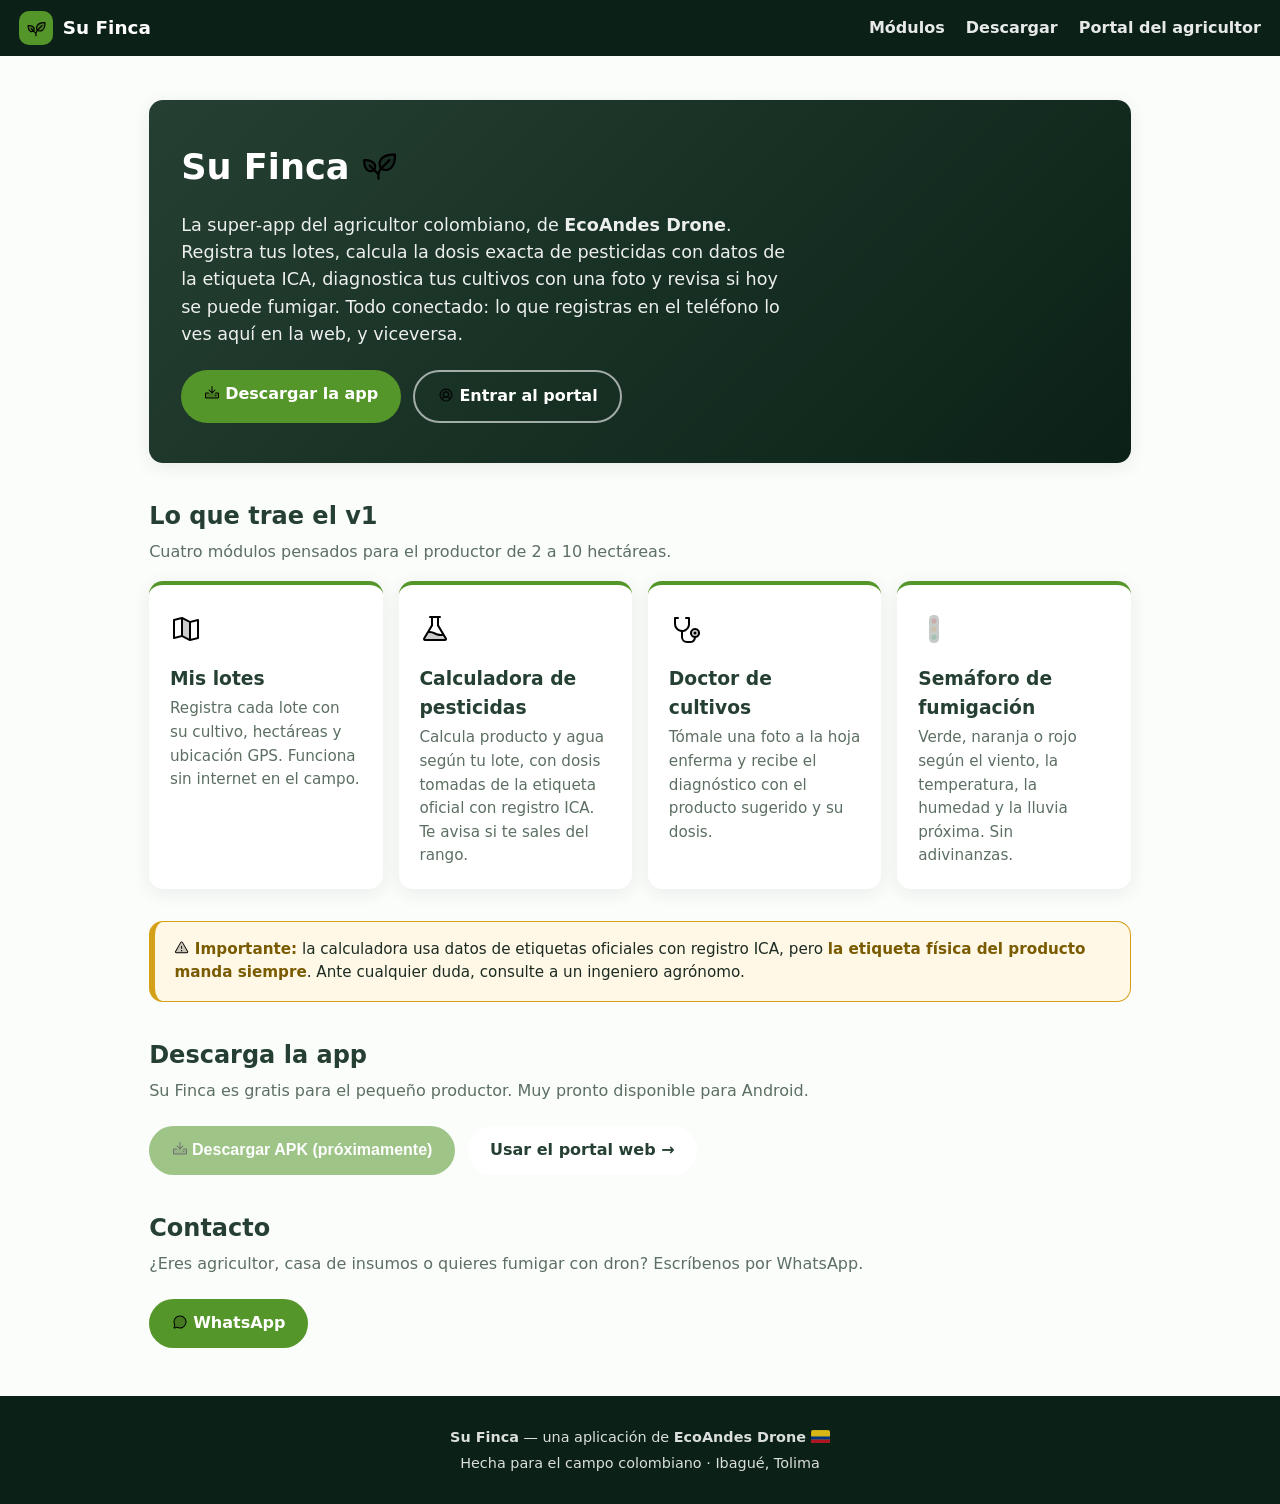
==== su-finca/index.html @ dde1d906 "Auditoría: rótulo del botón de WhatsApp de Su Finca" ====
<!DOCTYPE html>
<html lang="es">
<head>
  <meta charset="UTF-8">
  <meta name="viewport" content="width=device-width, initial-scale=1.0">
  <title>Su Finca — La super-app del agricultor colombiano | EcoAndes Drone</title>
  <meta name="description" content="Su Finca, de EcoAndes Drone: registra tus lotes, calcula el pesticida exacto, diagnostica cultivos por foto y fumiga con el semáforo."><link rel="canonical" href="https://ecoandesdrone.com/su-finca/"><meta property="og:type" content="website"><meta property="og:site_name" content="EcoAndes Drone SAS"><meta property="og:title" content="Su Finca — La super-app del agricultor colombiano | EcoAndes Drone"><meta property="og:description" content="Su Finca, de EcoAndes Drone: registra tus lotes, calcula el pesticida exacto, diagnostica cultivos por foto y fumiga con el semáforo."><meta property="og:url" content="https://ecoandesdrone.com/su-finca/"><meta property="og:image" content="https://ecoandesdrone.com/assets/hero-amanecer.webp"><meta name="twitter:card" content="summary_large_image"><meta name="twitter:title" content="Su Finca — La super-app del agricultor colombiano | EcoAndes Drone"><meta name="twitter:description" content="Su Finca, de EcoAndes Drone: registra tus lotes, calcula el pesticida exacto, diagnostica cultivos por foto y fumiga con el semáforo."><meta name="twitter:image" content="https://ecoandesdrone.com/assets/hero-amanecer.webp"><script type="application/ld+json">{"@context":"https://schema.org","@type":"Organization","name":"EcoAndes Drone SAS","url":"https://ecoandesdrone.com/","logo":"https://ecoandesdrone.com/assets/logo-estatico.webp","description":"Agricultura de precisión con drones en Colombia.","email":"servicioalcliente@ecoandesdrone.com","telephone":"+57-322-3906293","address":{"@type":"PostalAddress","addressLocality":"Ibagué","addressRegion":"Tolima","addressCountry":"CO"},"sameAs":["https://www.facebook.com/profile.php?id=61594143916085","https://www.instagram.com/ecoandesdrone/","https://www.tiktok.com/@ecoandesdrone"]}</script>
  <link rel="stylesheet" href="css/styles.css">
<style>.ic{width:1em;height:1em;display:inline-block;vertical-align:-.12em;flex:none}.ic-bandera{width:1.35em;height:.9em;display:inline-block;vertical-align:-.08em;border-radius:2px}.ic{transition:transform .3s ease;animation:icIn .55s ease both,icFloatAll 3.4s ease-in-out .6s infinite}@keyframes icIn{from{opacity:0;transform:translateY(.18em)}to{opacity:1;transform:translateY(0)}}@keyframes icFloatAll{0%,100%{transform:translateY(0)}50%{transform:translateY(-.1em)}}header .ic,footer .ic,nav .ic,p .ic,li .ic{animation:icIn .55s ease both}a:hover .ic,button:hover .ic{transform:translateY(-1px) scale(1.09)}.anim-dron{animation:icIn .55s ease both,icFloat 2.8s ease-in-out .6s infinite}@keyframes icFloat{0%,100%{transform:translateY(0) rotate(0deg)}50%{transform:translateY(-.2em) rotate(3deg)}}.anim-onda{animation:icIn .55s ease both,icPulse 2.2s ease-in-out .6s infinite}@keyframes icPulse{0%,100%{transform:scale(1)}50%{transform:scale(1.16)}}.anim-brote{animation:icIn .55s ease both,icSway 3s ease-in-out .6s infinite;transform-origin:50% 92%}@keyframes icSway{0%,100%{transform:rotate(-5deg)}50%{transform:rotate(5deg)}}.semaforo-anim .sf-l{opacity:.22}.semaforo-anim .sf-r{animation:sfR 3.6s linear infinite}.semaforo-anim .sf-a{animation:sfA 3.6s linear infinite}.semaforo-anim .sf-v{animation:sfV 3.6s linear infinite}@keyframes sfR{0%,28%{opacity:1}34%,100%{opacity:.22}}@keyframes sfA{0%,32%{opacity:.22}38%,62%{opacity:1}68%,100%{opacity:.22}}@keyframes sfV{0%,66%{opacity:.22}72%,96%{opacity:1}100%{opacity:.22}}@media (prefers-reduced-motion: reduce){.ic{animation:none!important;transition:none!important}}</style>
</head>
<body>

<header class="topbar">
  <a class="marca" href="index.html"><span class="logo"><svg class="ic anim-brote" aria-hidden="true" focusable="false"><use href="../assets/iconos.svg#ic-sprout"></use></svg></span> Su Finca</a>
  <nav>
    <a href="#modulos">Módulos</a>
    <a href="#descargar">Descargar</a>
    <a href="portal.html">Portal del agricultor</a>
  </nav>
</header>

<main class="contenedor">

  <section class="heroe">
    <h1>Su Finca <span class="eco"><svg class="ic anim-brote" aria-hidden="true" focusable="false"><use href="../assets/iconos.svg#ic-sprout"></use></svg></span></h1>
    <p class="sub">
      La super-app del agricultor colombiano, de <strong>EcoAndes Drone</strong>.
      Registra tus lotes, calcula la dosis exacta de pesticidas con datos de la
      etiqueta ICA, diagnostica tus cultivos con una foto y revisa si hoy se
      puede fumigar. Todo conectado: lo que registras en el teléfono lo ves
      aquí en la web, y viceversa.
    </p>
    <div class="botones">
      <a class="btn btn-primario" href="#descargar"><svg class="ic" aria-hidden="true" focusable="false"><use href="../assets/iconos.svg#ic-descargar-app"></use></svg> Descargar la app</a>
      <a class="btn btn-fantasma" href="portal.html"><svg class="ic" aria-hidden="true" focusable="false"><use href="../assets/iconos.svg#ic-acceso-portal"></use></svg> Entrar al portal</a>
    </div>
  </section>

  <h2 class="seccion-titulo" id="modulos">Lo que trae el v1</h2>
  <p class="seccion-sub">Cuatro módulos pensados para el productor de 2 a 10 hectáreas.</p>
  <div class="rejilla">
    <div class="tarjeta">
      <div class="icono"><svg class="ic" aria-hidden="true" focusable="false"><use href="../assets/iconos.svg#ic-map-pinned"></use></svg></div>
      <h3>Mis lotes</h3>
      <p>Registra cada lote con su cultivo, hectáreas y ubicación GPS. Funciona sin internet en el campo.</p>
    </div>
    <div class="tarjeta">
      <div class="icono"><svg class="ic" aria-hidden="true" focusable="false"><use href="../assets/iconos.svg#ic-flask-conical"></use></svg></div>
      <h3>Calculadora de pesticidas</h3>
      <p>Calcula producto y agua según tu lote, con dosis tomadas de la etiqueta oficial con registro ICA. Te avisa si te sales del rango.</p>
    </div>
    <div class="tarjeta">
      <div class="icono"><svg class="ic" aria-hidden="true" focusable="false"><use href="../assets/iconos.svg#ic-doctor-cultivos"></use></svg></div>
      <h3>Doctor de cultivos</h3>
      <p>Tómale una foto a la hoja enferma y recibe el diagnóstico con el producto sugerido y su dosis.</p>
    </div>
    <div class="tarjeta">
      <div class="icono"><svg class="ic semaforo-anim" viewBox="0 0 256 256" aria-hidden="true" focusable="false"><rect x="88" y="16" width="80" height="224" rx="36" fill="currentColor" opacity="0.25"/><circle class="sf-l sf-r" cx="128" cy="64" r="21" fill="#d64545"/><circle class="sf-l sf-a" cx="128" cy="128" r="21" fill="#e8a13a"/><circle class="sf-l sf-v" cx="128" cy="192" r="21" fill="#2e9e5b"/></svg></div>
      <h3>Semáforo de fumigación</h3>
      <p>Verde, naranja o rojo según el viento, la temperatura, la humedad y la lluvia próxima. Sin adivinanzas.</p>
    </div>
  </div>

  <div class="aviso-etiqueta">
    <strong><svg class="ic" aria-hidden="true" focusable="false"><use href="../assets/iconos.svg#ic-triangle-alert"></use></svg> Importante:</strong> la calculadora usa datos de etiquetas oficiales
    con registro ICA, pero <strong>la etiqueta física del producto manda siempre</strong>.
    Ante cualquier duda, consulte a un ingeniero agrónomo.
  </div>

  <h2 class="seccion-titulo" id="descargar">Descarga la app</h2>
  <p class="seccion-sub">
    Su Finca es gratis para el pequeño productor. Muy pronto disponible para Android.
  </p>
  <div class="botones">
    <!-- PLACEHOLDER: reemplazar href con el enlace real del APK cuando se publique -->
    <button class="btn btn-primario" disabled title="Disponible próximamente"><svg class="ic" aria-hidden="true" focusable="false"><use href="../assets/iconos.svg#ic-descargar-app"></use></svg> Descargar APK (próximamente)</button>
    <a class="btn btn-claro" href="portal.html">Usar el portal web →</a>
  </div>

  <h2 class="seccion-titulo">Contacto</h2>
  <p class="seccion-sub">
    ¿Eres agricultor, casa de insumos o quieres fumigar con dron?
    Escríbenos por WhatsApp.
  </p>
  <div class="botones">
    <!-- PLACEHOLDER: reemplazar con el número real de WhatsApp Business -->
    <a class="btn btn-primario" href="https://wa.me/573223906293?text=Hola%20EcoAndes%20Drone%2C%20quiero%20informaci%C3%B3n%20sobre%20Su%20Finca." target="_blank" rel="noopener"><svg class="ic" aria-hidden="true" focusable="false"><use href="../assets/iconos.svg#ic-message-circle"></use></svg> WhatsApp</a>
  </div>

</main>

<footer class="pie">
  <p><strong>Su Finca</strong> — una aplicación de <strong>EcoAndes Drone</strong> <svg class="ic-bandera" aria-hidden="true" focusable="false"><use href="../assets/iconos.svg#ic-bandera-co"></use></svg></p>
  <p>Hecha para el campo colombiano · Ibagué, Tolima</p>
</footer>

</body>
</html>
---- su-finca/css/styles.css ----
/* Su Finca — estilos compartidos (landing + portal)
   Paleta oficial EcoAndes Drone */
:root {
  --verde: #55962a;
  --verde-oscuro: #254032;
  --noche: #0b2117;
  --fondo: #fbfdfb;
  --fondo-verde: #eef5e9;
  --texto: #1c2b22;
  --texto-suave: #5c6f62;
  --blanco: #ffffff;
  --rojo: #c0392b;
  --amarillo: #d4a017;
  --radio: 14px;
  --sombra: 0 4px 18px rgba(11, 33, 23, 0.08);
}

* { box-sizing: border-box; }

body {
  margin: 0;
  font-family: "Segoe UI", system-ui, -apple-system, Roboto, Arial, sans-serif;
  background: var(--fondo);
  color: var(--texto);
  line-height: 1.55;
}

/* ---------- Barra superior ---------- */
.topbar {
  background: var(--noche);
  color: var(--blanco);
  padding: 0.7rem 1.2rem;
  display: flex;
  align-items: center;
  justify-content: space-between;
  position: sticky;
  top: 0;
  z-index: 10;
}
.topbar .marca {
  display: flex;
  align-items: center;
  gap: 0.6rem;
  font-weight: 800;
  font-size: 1.15rem;
  text-decoration: none;
  color: var(--blanco);
}
.marca .logo {
  width: 34px;
  height: 34px;
  border-radius: 10px;
  background: var(--verde);
  display: inline-flex;
  align-items: center;
  justify-content: center;
  font-size: 1.2rem;
}
.topbar nav a {
  color: var(--blanco);
  text-decoration: none;
  margin-left: 1rem;
  font-weight: 600;
  opacity: 0.9;
}
.topbar nav a:hover { opacity: 1; text-decoration: underline; }

/* ---------- Contenido ---------- */
.contenedor {
  max-width: 1020px;
  margin: 0 auto;
  padding: 1.5rem 1.2rem 3rem;
}

/* ---------- Héroe (landing) ---------- */
.heroe {
  background: linear-gradient(135deg, var(--verde-oscuro), var(--noche));
  color: var(--blanco);
  border-radius: var(--radio);
  padding: 2.5rem 2rem;
  margin: 1.2rem 0 2rem;
  box-shadow: var(--sombra);
}
.heroe h1 { margin: 0 0 0.4rem; font-size: 2.2rem; }
.heroe h1 .eco { color: #9ed07e; }
.heroe p.sub {
  font-size: 1.1rem;
  opacity: 0.92;
  max-width: 620px;
}
.botones { margin-top: 1.4rem; display: flex; gap: 0.8rem; flex-wrap: wrap; }
.btn {
  display: inline-block;
  padding: 0.75rem 1.4rem;
  border-radius: 999px;
  font-weight: 700;
  text-decoration: none;
  border: none;
  cursor: pointer;
  font-size: 1rem;
}
.btn-primario { background: var(--verde); color: var(--blanco); }
.btn-primario:hover { background: #468322; }
.btn-claro { background: var(--blanco); color: var(--verde-oscuro); }
.btn-fantasma {
  background: transparent;
  color: var(--blanco);
  border: 2px solid rgba(255, 255, 255, 0.6);
}
.btn[disabled] { opacity: 0.55; cursor: not-allowed; }
.btn-pequeno { padding: 0.45rem 0.9rem; font-size: 0.9rem; }
.btn-peligro { background: var(--rojo); color: var(--blanco); }

/* ---------- Tarjetas de módulos ---------- */
.seccion-titulo { margin: 2.2rem 0 0.3rem; font-size: 1.5rem; color: var(--verde-oscuro); }
.seccion-sub { color: var(--texto-suave); margin-top: 0; }
.rejilla {
  display: grid;
  grid-template-columns: repeat(auto-fit, minmax(220px, 1fr));
  gap: 1rem;
  margin-top: 1rem;
}
.tarjeta {
  background: var(--blanco);
  border-radius: var(--radio);
  padding: 1.3rem;
  box-shadow: var(--sombra);
  border-top: 4px solid var(--verde);
}
.tarjeta .icono { font-size: 2rem; }
.tarjeta h3 { margin: 0.5rem 0 0.3rem; color: var(--verde-oscuro); }
.tarjeta p { margin: 0; color: var(--texto-suave); font-size: 0.95rem; }

/* ---------- Aviso etiqueta ---------- */
.aviso-etiqueta {
  background: #fff8e6;
  border: 1px solid var(--amarillo);
  border-left: 6px solid var(--amarillo);
  border-radius: var(--radio);
  padding: 1rem 1.2rem;
  margin: 2rem 0;
  font-size: 0.95rem;
}
.aviso-etiqueta strong { color: #7a5b00; }

/* ---------- Formularios y listas (portal) ---------- */
.panel {
  background: var(--blanco);
  border-radius: var(--radio);
  box-shadow: var(--sombra);
  padding: 1.4rem;
  margin-bottom: 1.4rem;
}
.panel h2 { margin-top: 0; color: var(--verde-oscuro); }
.campo { margin-bottom: 0.9rem; }
.campo label { display: block; font-weight: 600; margin-bottom: 0.25rem; }
.campo input, .campo select, .campo textarea {
  width: 100%;
  padding: 0.6rem 0.7rem;
  border: 1px solid #cfd8d2;
  border-radius: 8px;
  font-size: 1rem;
  font-family: inherit;
}
.fila { display: grid; grid-template-columns: 1fr 1fr; gap: 0.8rem; }
@media (max-width: 560px) { .fila { grid-template-columns: 1fr; } }

.lote {
  border: 1px solid #e2e9e3;
  border-radius: 10px;
  padding: 0.9rem 1rem;
  margin-bottom: 0.7rem;
  display: flex;
  justify-content: space-between;
  align-items: center;
  gap: 0.8rem;
  flex-wrap: wrap;
}
.lote .info strong { color: var(--verde-oscuro); }
.lote .info small { color: var(--texto-suave); display: block; }
.lote .acciones { display: flex; gap: 0.4rem; }

.producto {
  border: 1px solid #e2e9e3;
  border-radius: 10px;
  padding: 0.9rem 1rem;
  margin-bottom: 0.7rem;
}
.producto strong { color: var(--verde-oscuro); }
.producto .ica {
  display: inline-block;
  background: var(--fondo-verde);
  color: var(--verde-oscuro);
  border-radius: 999px;
  padding: 0.15rem 0.7rem;
  font-size: 0.8rem;
  font-weight: 700;
  margin-left: 0.4rem;
}
.producto small { color: var(--texto-suave); display: block; margin-top: 0.2rem; }

.alerta {
  border-radius: 10px;
  padding: 0.9rem 1.1rem;
  margin-bottom: 1.2rem;
  font-size: 0.95rem;
}
.alerta-advertencia { background: #fff3e0; border: 1px solid var(--amarillo); }
.alerta-error { background: #fdecea; border: 1px solid var(--rojo); }
.alerta-ok { background: var(--fondo-verde); border: 1px solid var(--verde); }

/* ---------- Pie ---------- */
.pie {
  background: var(--noche);
  color: var(--blanco);
  text-align: center;
  padding: 1.6rem 1rem;
  font-size: 0.9rem;
}
.pie p { margin: 0.25rem 0; opacity: 0.85; }

/* Acceso: campo de clave con ojo para ver lo escrito */
.clave-ojo { position: relative; }
.clave-ojo input { width: 100%; padding-right: 3rem; box-sizing: border-box; }
.ojo {
  position: absolute; right: 0.4rem; top: 50%; transform: translateY(-50%);
  background: none; border: none; font-size: 1.4rem; cursor: pointer;
  padding: 0.4rem; line-height: 1;
}
.enlace-chico { font-size: 0.95rem; display: inline-block; margin-top: 0.3rem; }
.separador { border: none; border-top: 1px solid #dfe7e0; margin: 1.4rem 0; }

/* ============ Portal: navegación por secciones ============ */
.nav-secciones { display: inline-flex; gap: 0.1rem; flex-wrap: wrap; align-items: center; }
.nav-secciones a {
  color: var(--blanco); text-decoration: none; margin-left: 0.2rem;
  padding: 0.45rem 0.8rem; border-radius: 999px; font-size: 0.92rem;
  font-weight: 600; opacity: 0.92; white-space: nowrap;
}
.nav-secciones a:hover { opacity: 1; background: rgba(255,255,255,0.15); text-decoration: none; }
@media (max-width: 760px) {
  .topbar { flex-wrap: wrap; gap: 0.4rem; }
  .nav-secciones a { font-size: 0.82rem; padding: 0.4rem 0.55rem; margin-left: 0; }
}

/* ============ Lotes: tarjetas elegantes ============ */
.lote {
  border: 1px solid #dfe8df; border-radius: 12px; padding: 1rem 1.1rem;
  margin-bottom: 0.8rem; display: flex; justify-content: space-between;
  align-items: flex-start; gap: 0.8rem; flex-wrap: wrap;
  background: linear-gradient(180deg, #ffffff 0%, #f6faf5 100%);
  box-shadow: 0 2px 10px rgba(11,33,23,0.06);
}
.lote .info { flex: 1 1 220px; }
.lote .info strong { color: var(--verde-oscuro); font-size: 1.12rem; }
.lote .info small { color: var(--texto-suave); display: block; margin-top: 0.15rem; }
.lote .acciones { display: flex; gap: 0.4rem; }
.chip {
  display: inline-block; background: var(--fondo-verde); color: var(--verde-oscuro);
  border-radius: 999px; padding: 0.15rem 0.7rem; font-size: 0.82rem;
  font-weight: 700; margin: 0.25rem 0.25rem 0 0; white-space: nowrap;
}
.chip-gris { background: #eef1ee; color: var(--texto-suave); }
.chip-simulada { background: #fdf0d5; color: #7a5b00; }

/* ============ Calculadora: pasos y resultado llamativo ============ */
.paso-calc {
  background: var(--blanco); border: 1px solid #e3ece3; border-radius: 12px;
  padding: 1.1rem 1.2rem; margin-bottom: 1rem; box-shadow: var(--sombra);
}
.paso-calc h3 { margin: 0 0 0.8rem; color: var(--verde-oscuro); font-size: 1.08rem; }
.paso-num {
  display: inline-flex; width: 1.7rem; height: 1.7rem; border-radius: 50%;
  background: linear-gradient(135deg, var(--verde), #3c7a1e); color: #fff;
  align-items: center; justify-content: center; font-weight: 800;
  margin-right: 0.5rem; font-size: 0.95rem;
}
.res-card {
  background: linear-gradient(135deg, #2e7d32 0%, #55962a 100%);
  color: #fff; border-radius: 14px; padding: 1.3rem 1.4rem;
  margin: 0.8rem 0; box-shadow: var(--sombra);
}
.res-card .res-nombre { font-weight: 800; font-size: 1.05rem; }
.res-card .res-ica {
  display: inline-block; background: rgba(255,255,255,0.22); border-radius: 999px;
  padding: 0.1rem 0.6rem; font-size: 0.75rem; font-weight: 700; margin-left: 0.4rem;
}
.res-card .res-uso { opacity: 0.92; font-size: 0.92rem; margin: 0.2rem 0 0.6rem; }
.res-card .res-num { font-size: 1.9rem; font-weight: 800; line-height: 1.2; }
.res-card .res-num small { font-size: 1rem; font-weight: 600; opacity: 0.92; }
.res-card .res-sec { margin-top: 0.5rem; font-size: 1.05rem; }
.res-card .res-sec strong { font-weight: 800; }

/* ============ Catálogo de productos ============ */
.prod-grid { display: grid; grid-template-columns: repeat(auto-fill, minmax(240px, 1fr)); gap: 0.8rem; }
.prod-card {
  border: 1px solid #e2e9e3; border-radius: 12px; padding: 1rem 1.1rem;
  background: #fff; cursor: pointer; font-family: inherit; text-align: left;
  transition: transform 0.12s ease, box-shadow 0.12s ease, border-color 0.12s ease;
  box-shadow: 0 1px 6px rgba(11,33,23,0.05);
}
.prod-card:hover { transform: translateY(-2px); box-shadow: var(--sombra); border-color: var(--verde); }
.prod-card strong { color: var(--verde-oscuro); font-size: 1.05rem; display: block; margin-bottom: 0.3rem; }
.prod-card .prod-ia { color: var(--texto-suave); font-size: 0.88rem; display: block; margin-bottom: 0.45rem; }
.prod-tipo {
  display: inline-block; border-radius: 999px; padding: 0.15rem 0.7rem;
  font-size: 0.78rem; font-weight: 800; margin-right: 0.3rem;
}
.prod-tipo.herbicida { background: #fff3e0; color: #a86a00; }
.prod-tipo.fungicida { background: #e8f0fe; color: #1a56db; }
.prod-tipo.insecticida { background: #fdecea; color: #b3261e; }
.prod-tipo.otro { background: #eef1ee; color: var(--texto-suave); }
.prod-card .ver { color: var(--verde); font-weight: 700; font-size: 0.9rem; }
.prod-ficha { background: #fff; border: 1px solid #e2e9e3; border-radius: 12px; padding: 1.2rem 1.3rem; box-shadow: var(--sombra); }
.prod-ficha h3 { margin: 0 0 0.6rem; color: var(--verde-oscuro); font-size: 1.3rem; }
.prod-paraque { background: var(--fondo-verde); border-radius: 10px; padding: 0.9rem 1rem; margin: 0.8rem 0; }
.prod-tecnica { display: grid; grid-template-columns: repeat(auto-fill, minmax(220px, 1fr)); gap: 0.4rem 1rem; margin: 0.8rem 0; font-size: 0.93rem; }
.prod-tecnica div strong { color: var(--verde-oscuro); }
.uso-card { border: 1px solid #e7eee7; border-radius: 10px; padding: 0.8rem 1rem; margin-bottom: 0.6rem; background: #fbfdfb; }
.uso-card strong { color: var(--verde-oscuro); }
.uso-card .dosis { font-size: 1.05rem; font-weight: 700; color: var(--verde-oscuro); }
.uso-card small { color: var(--texto-suave); display: block; margin-top: 0.2rem; }
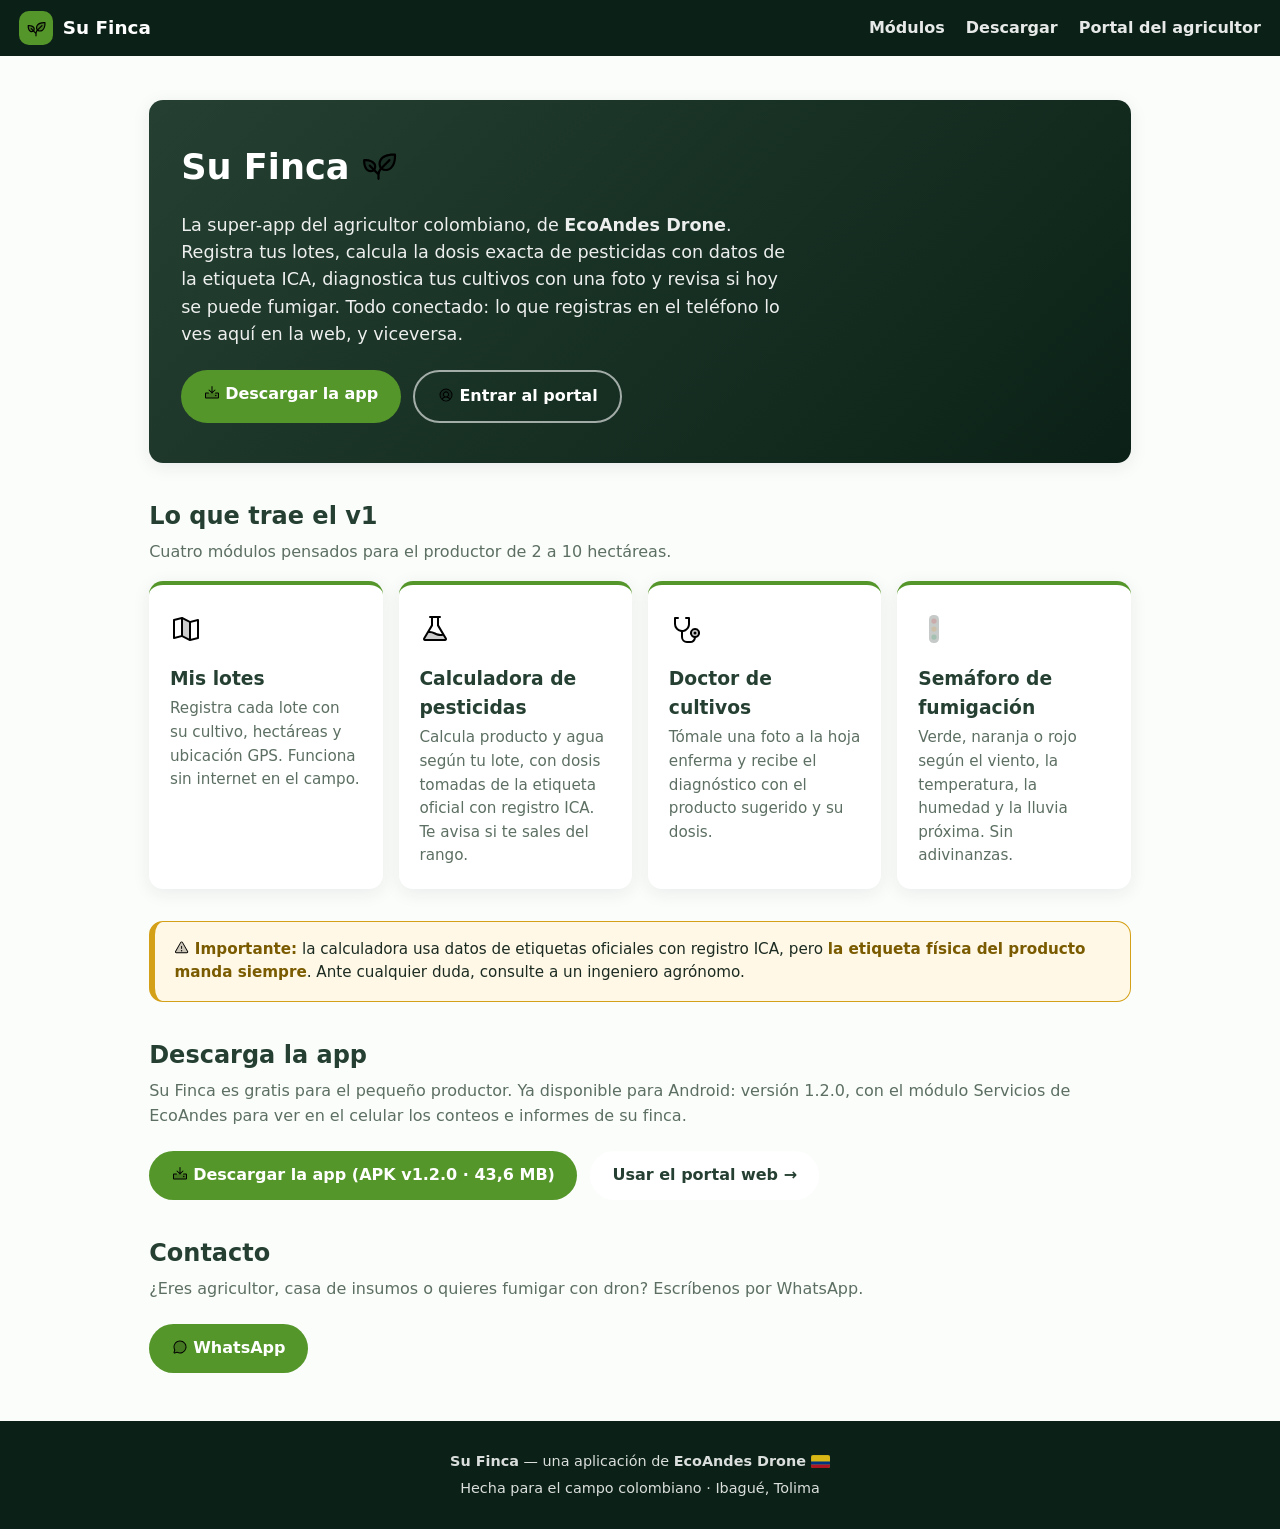
==== commit df31da8b: "Su Finca: portal con descarga real de la app v1.2.0 (APK listo para subir a IONOS)" ====
--- a/su-finca/index.html
+++ b/su-finca/index.html
@@ -69,11 +69,11 @@
 
   <h2 class="seccion-titulo" id="descargar">Descarga la app</h2>
   <p class="seccion-sub">
-    Su Finca es gratis para el pequeño productor. Muy pronto disponible para Android.
+    Su Finca es gratis para el pequeño productor. Ya disponible para Android: versión 1.2.0,
+    con el módulo Servicios de EcoAndes para ver en el celular los conteos e informes de su finca.
   </p>
   <div class="botones">
-    <!-- PLACEHOLDER: reemplazar href con el enlace real del APK cuando se publique -->
-    <button class="btn btn-primario" disabled title="Disponible próximamente"><svg class="ic" aria-hidden="true" focusable="false"><use href="../assets/iconos.svg#ic-descargar-app"></use></svg> Descargar APK (próximamente)</button>
+    <a class="btn btn-primario" href="SuFinca-v1.2.0.apk" download><svg class="ic" aria-hidden="true" focusable="false"><use href="../assets/iconos.svg#ic-descargar-app"></use></svg> Descargar la app (APK v1.2.0 · 43,6 MB)</a>
     <a class="btn btn-claro" href="portal.html">Usar el portal web →</a>
   </div>
 
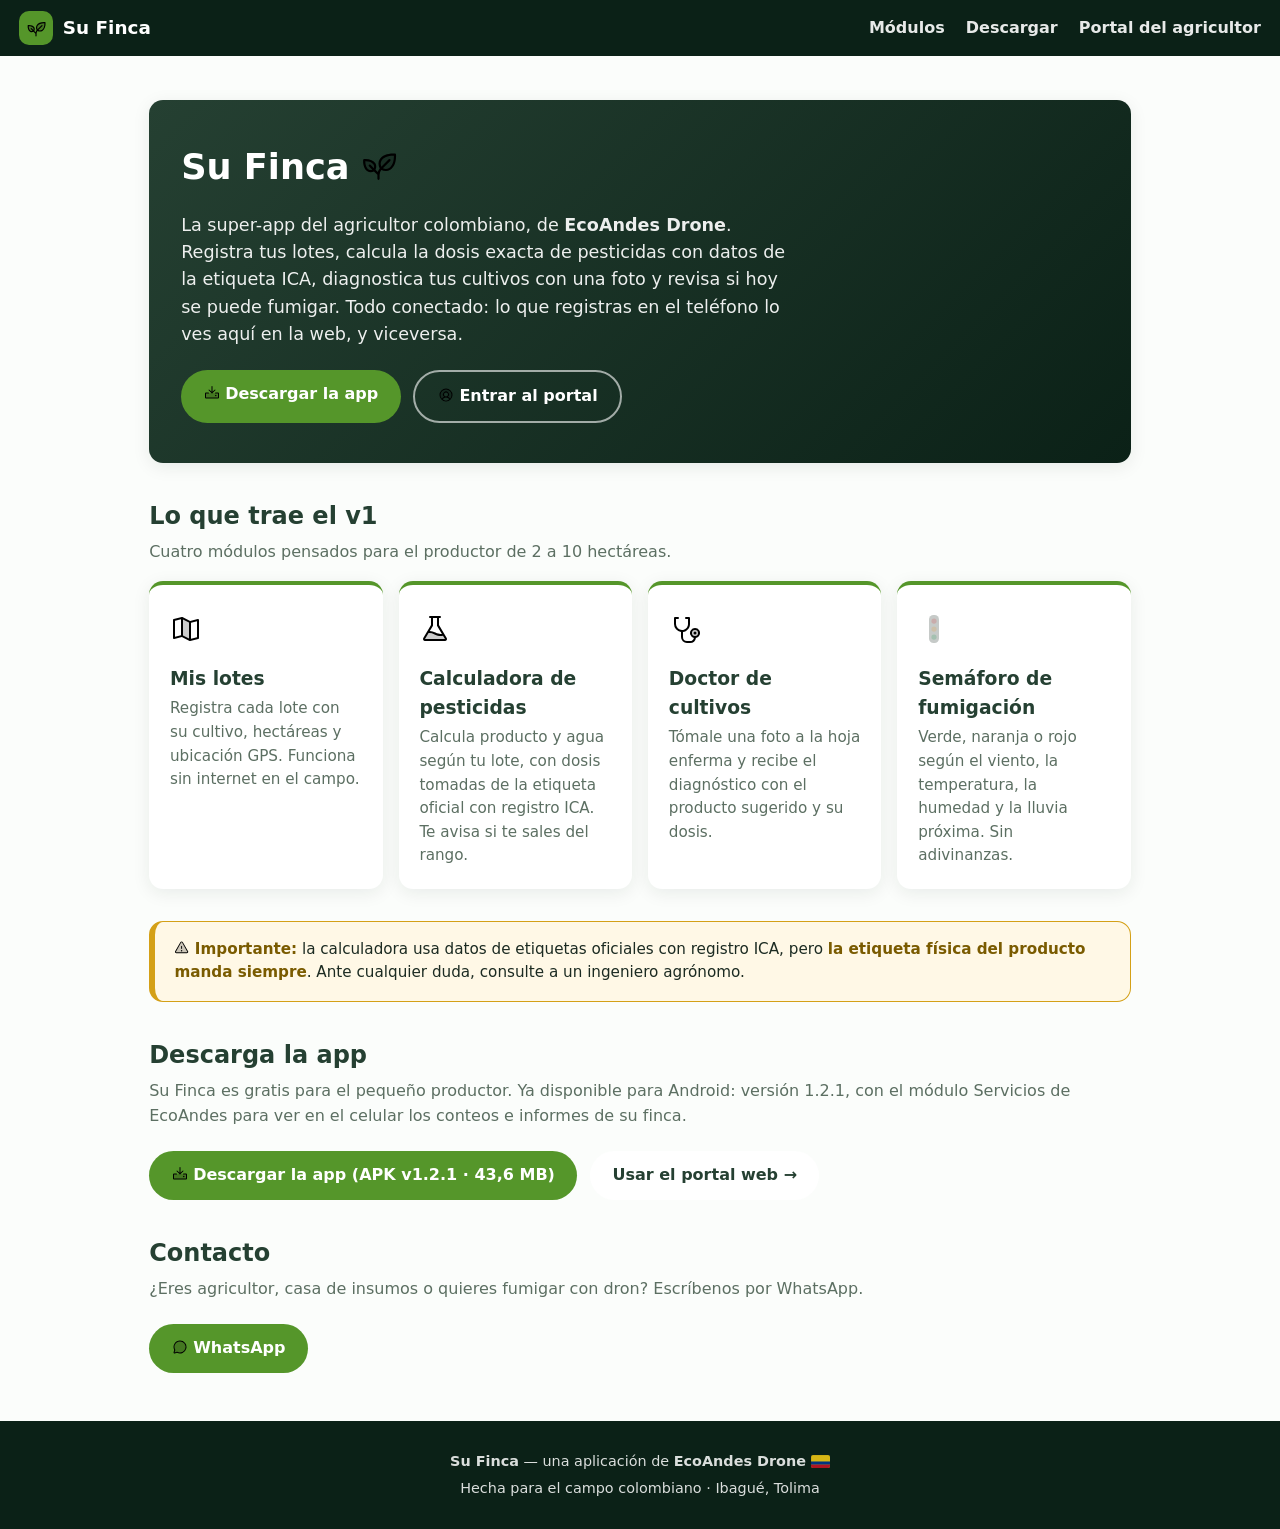
==== commit f6a794d3: "Su Finca: portal pasa a la v1.2.1 (versionCode 13) — APK con el crédito del clima de Open-Meteo; ord" ====
--- a/su-finca/index.html
+++ b/su-finca/index.html
@@ -69,11 +69,11 @@
 
   <h2 class="seccion-titulo" id="descargar">Descarga la app</h2>
   <p class="seccion-sub">
-    Su Finca es gratis para el pequeño productor. Ya disponible para Android: versión 1.2.0,
+    Su Finca es gratis para el pequeño productor. Ya disponible para Android: versión 1.2.1,
     con el módulo Servicios de EcoAndes para ver en el celular los conteos e informes de su finca.
   </p>
   <div class="botones">
-    <a class="btn btn-primario" href="SuFinca-v1.2.0.apk" download><svg class="ic" aria-hidden="true" focusable="false"><use href="../assets/iconos.svg#ic-descargar-app"></use></svg> Descargar la app (APK v1.2.0 · 43,6 MB)</a>
+    <a class="btn btn-primario" href="SuFinca-v1.2.1.apk" download><svg class="ic" aria-hidden="true" focusable="false"><use href="../assets/iconos.svg#ic-descargar-app"></use></svg> Descargar la app (APK v1.2.1 · 43,6 MB)</a>
     <a class="btn btn-claro" href="portal.html">Usar el portal web →</a>
   </div>
 
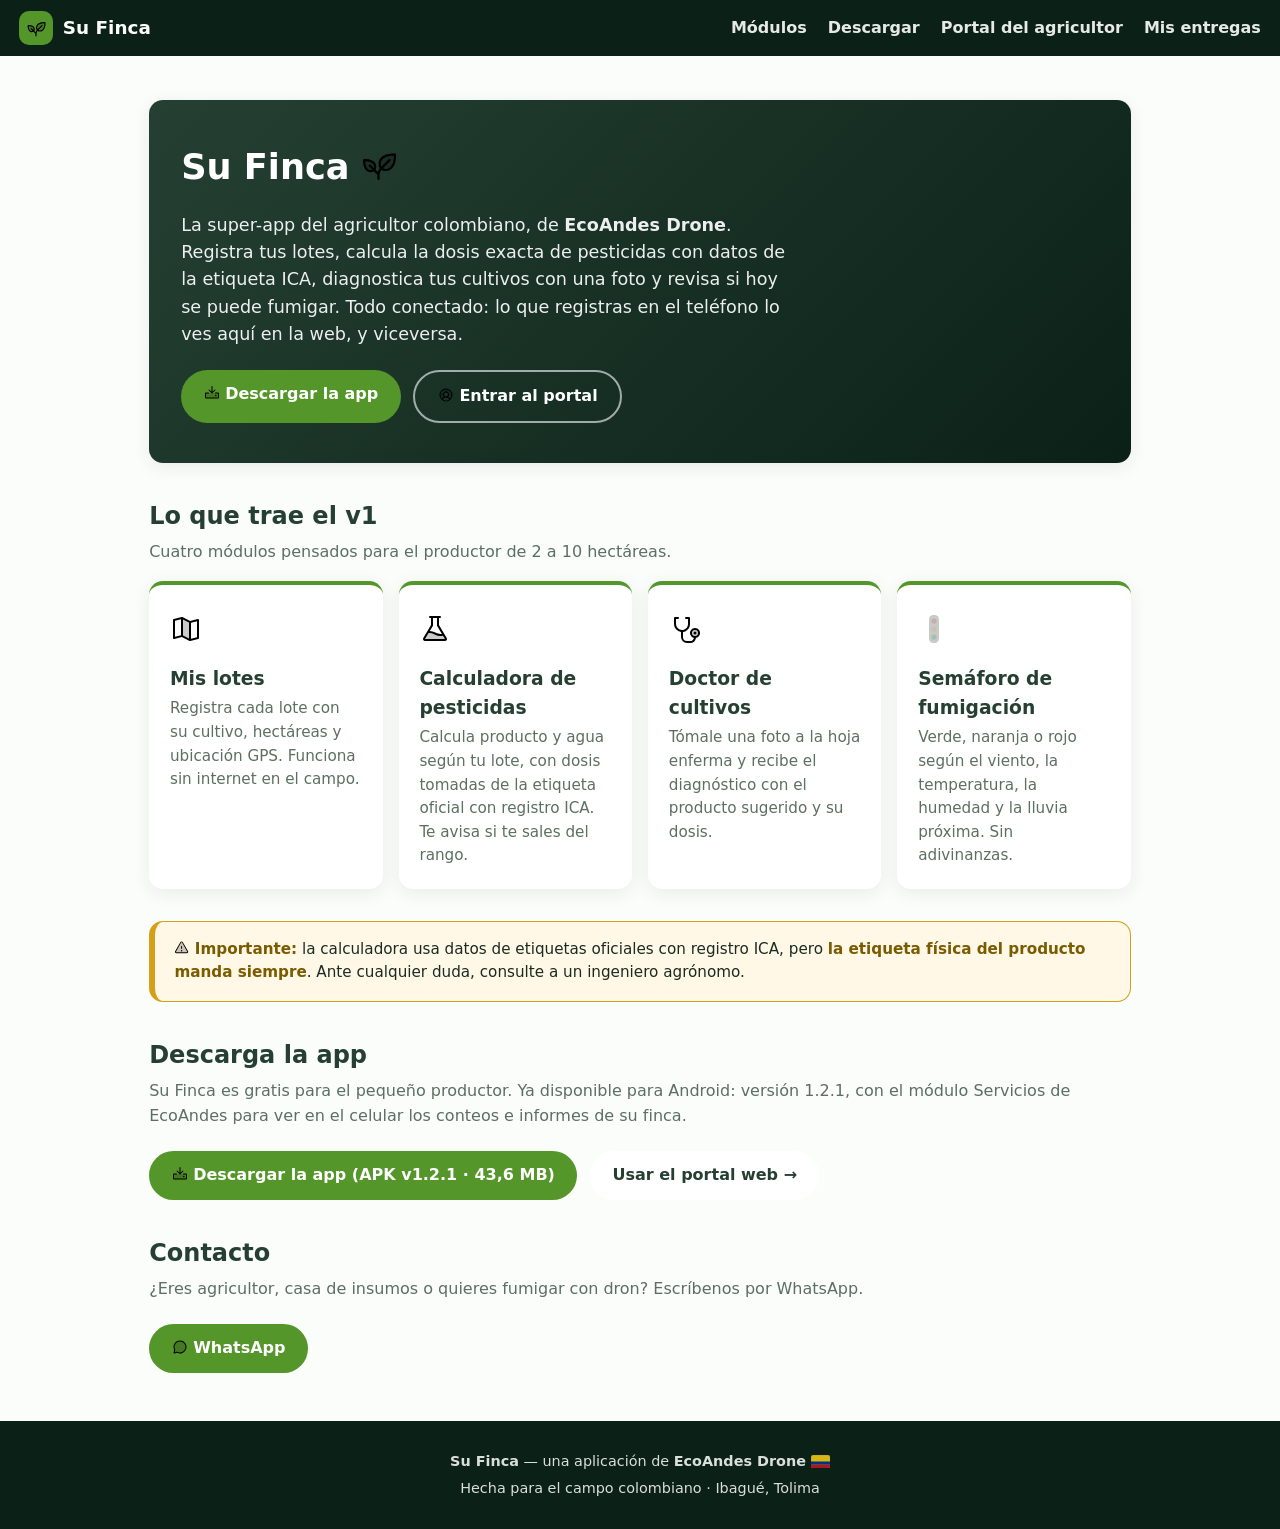
==== commit ca3a79dd: "ORDEN-012: Pilot 1.9.18 en la portada y «Mis entregas» en Su Finca web (publicación vía GitHub Pages" ====
--- a/su-finca/index.html
+++ b/su-finca/index.html
@@ -16,6 +16,7 @@
     <a href="#modulos">Módulos</a>
     <a href="#descargar">Descargar</a>
     <a href="portal.html">Portal del agricultor</a>
+    <a href="entregas.html">Mis entregas</a>
   </nav>
 </header>
 
--- a/su-finca/css/styles.css
+++ b/su-finca/css/styles.css
@@ -219,6 +219,29 @@
 }
 .pie p { margin: 0.25rem 0; opacity: 0.85; }
 
+/* ---------- Entregas de EcoAndes Drone (mis entregas) ---------- */
+.entrega {
+  border: 1px solid #e2e9e3;
+  border-radius: 10px;
+  padding: 0.9rem 1rem;
+  margin-bottom: 0.7rem;
+}
+.entrega strong { color: var(--verde-oscuro); }
+.entrega .tipo {
+  display: inline-block;
+  background: var(--fondo-verde);
+  color: var(--verde-oscuro);
+  border-radius: 999px;
+  padding: 0.15rem 0.7rem;
+  font-size: 0.8rem;
+  font-weight: 700;
+  margin-left: 0.4rem;
+}
+.entrega small { color: var(--texto-suave); display: block; margin-top: 0.2rem; }
+.entrega p { margin: 0.45rem 0 0; }
+.entrega .cifras { margin-top: 0.5rem; display: flex; gap: 0.5rem 1.2rem; flex-wrap: wrap; }
+.entrega .cifras span { background: var(--fondo-verde); border-radius: 8px; padding: 0.25rem 0.7rem; font-size: 0.9rem; }
+
 /* Acceso: campo de clave con ojo para ver lo escrito */
 .clave-ojo { position: relative; }
 .clave-ojo input { width: 100%; padding-right: 3rem; box-sizing: border-box; }
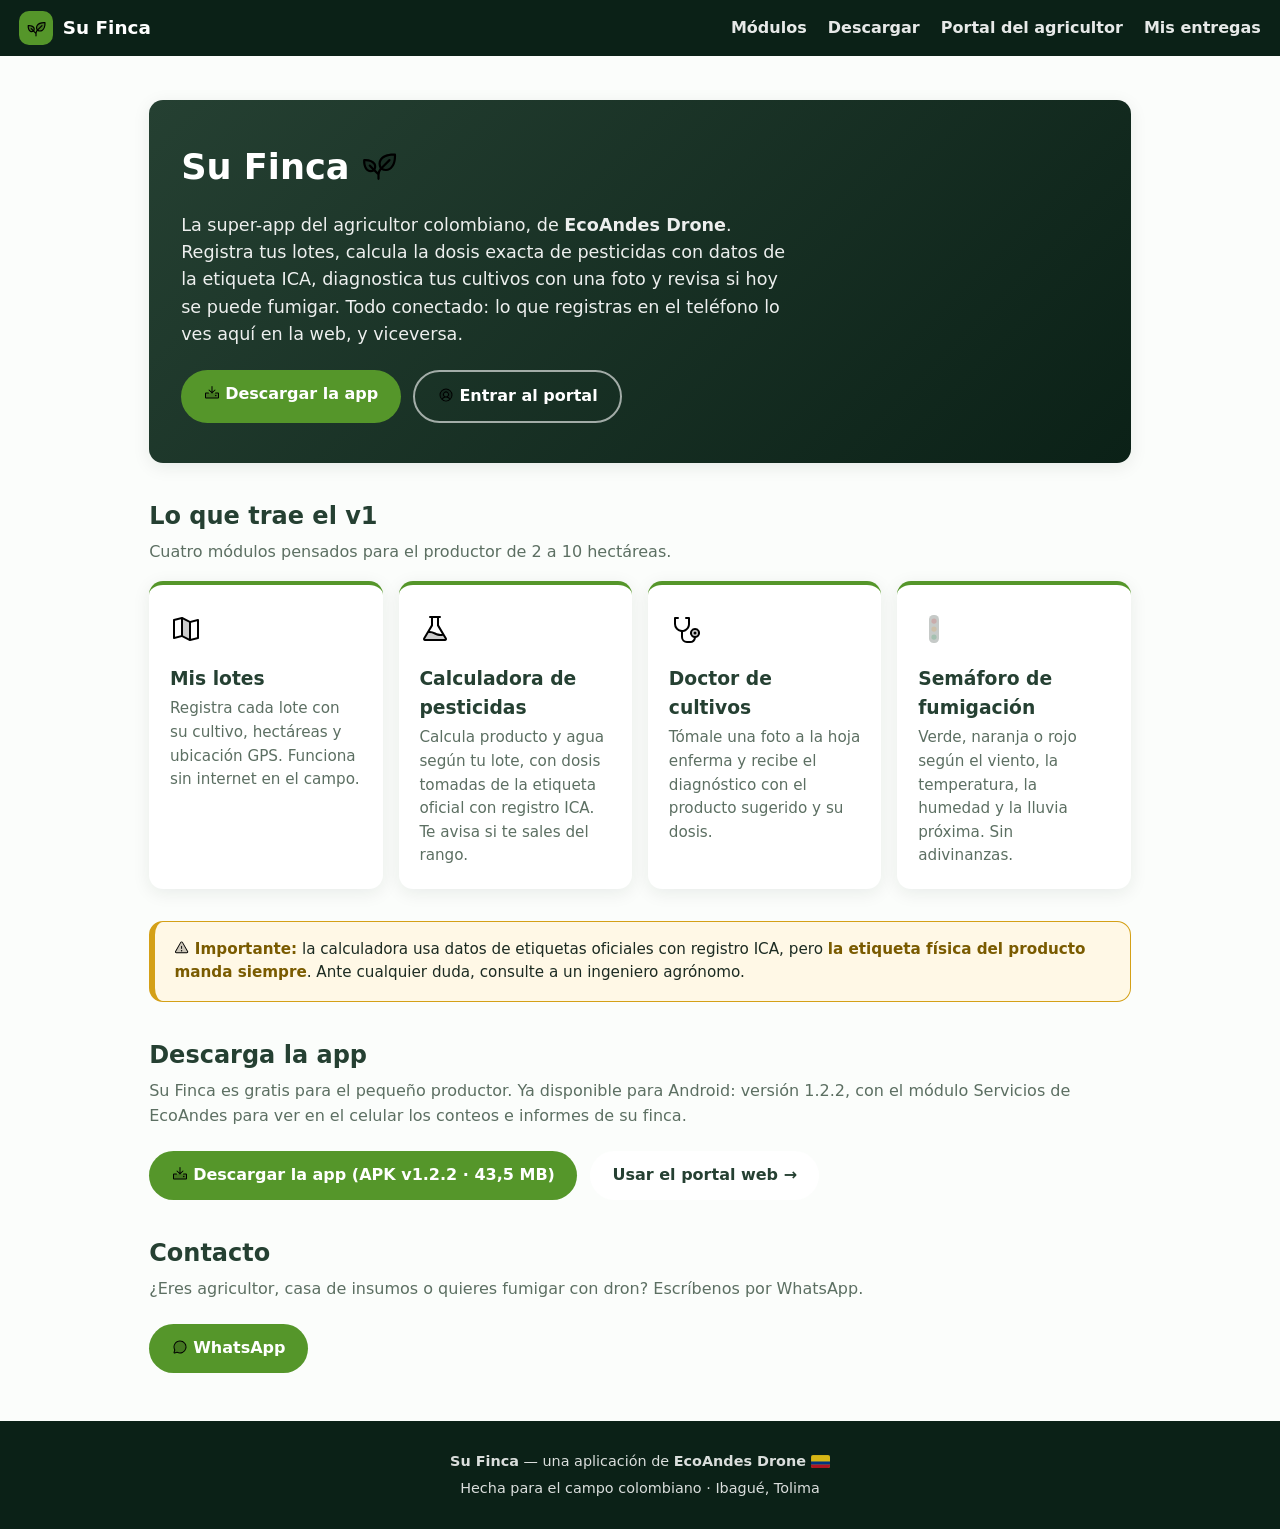
==== commit 94ea6846: "Su Finca app 1.2.2 (versionCode 14): bloque H1–H10 compilado y probado en el PC (13/13), APK nuevo v" ====
--- a/su-finca/index.html
+++ b/su-finca/index.html
@@ -70,11 +70,11 @@
 
   <h2 class="seccion-titulo" id="descargar">Descarga la app</h2>
   <p class="seccion-sub">
-    Su Finca es gratis para el pequeño productor. Ya disponible para Android: versión 1.2.1,
+    Su Finca es gratis para el pequeño productor. Ya disponible para Android: versión 1.2.2,
     con el módulo Servicios de EcoAndes para ver en el celular los conteos e informes de su finca.
   </p>
   <div class="botones">
-    <a class="btn btn-primario" href="SuFinca-v1.2.1.apk" download><svg class="ic" aria-hidden="true" focusable="false"><use href="../assets/iconos.svg#ic-descargar-app"></use></svg> Descargar la app (APK v1.2.1 · 43,6 MB)</a>
+    <a class="btn btn-primario" href="SuFinca-v1.2.2.apk" download><svg class="ic" aria-hidden="true" focusable="false"><use href="../assets/iconos.svg#ic-descargar-app"></use></svg> Descargar la app (APK v1.2.2 · 43,5 MB)</a>
     <a class="btn btn-claro" href="portal.html">Usar el portal web →</a>
   </div>
 
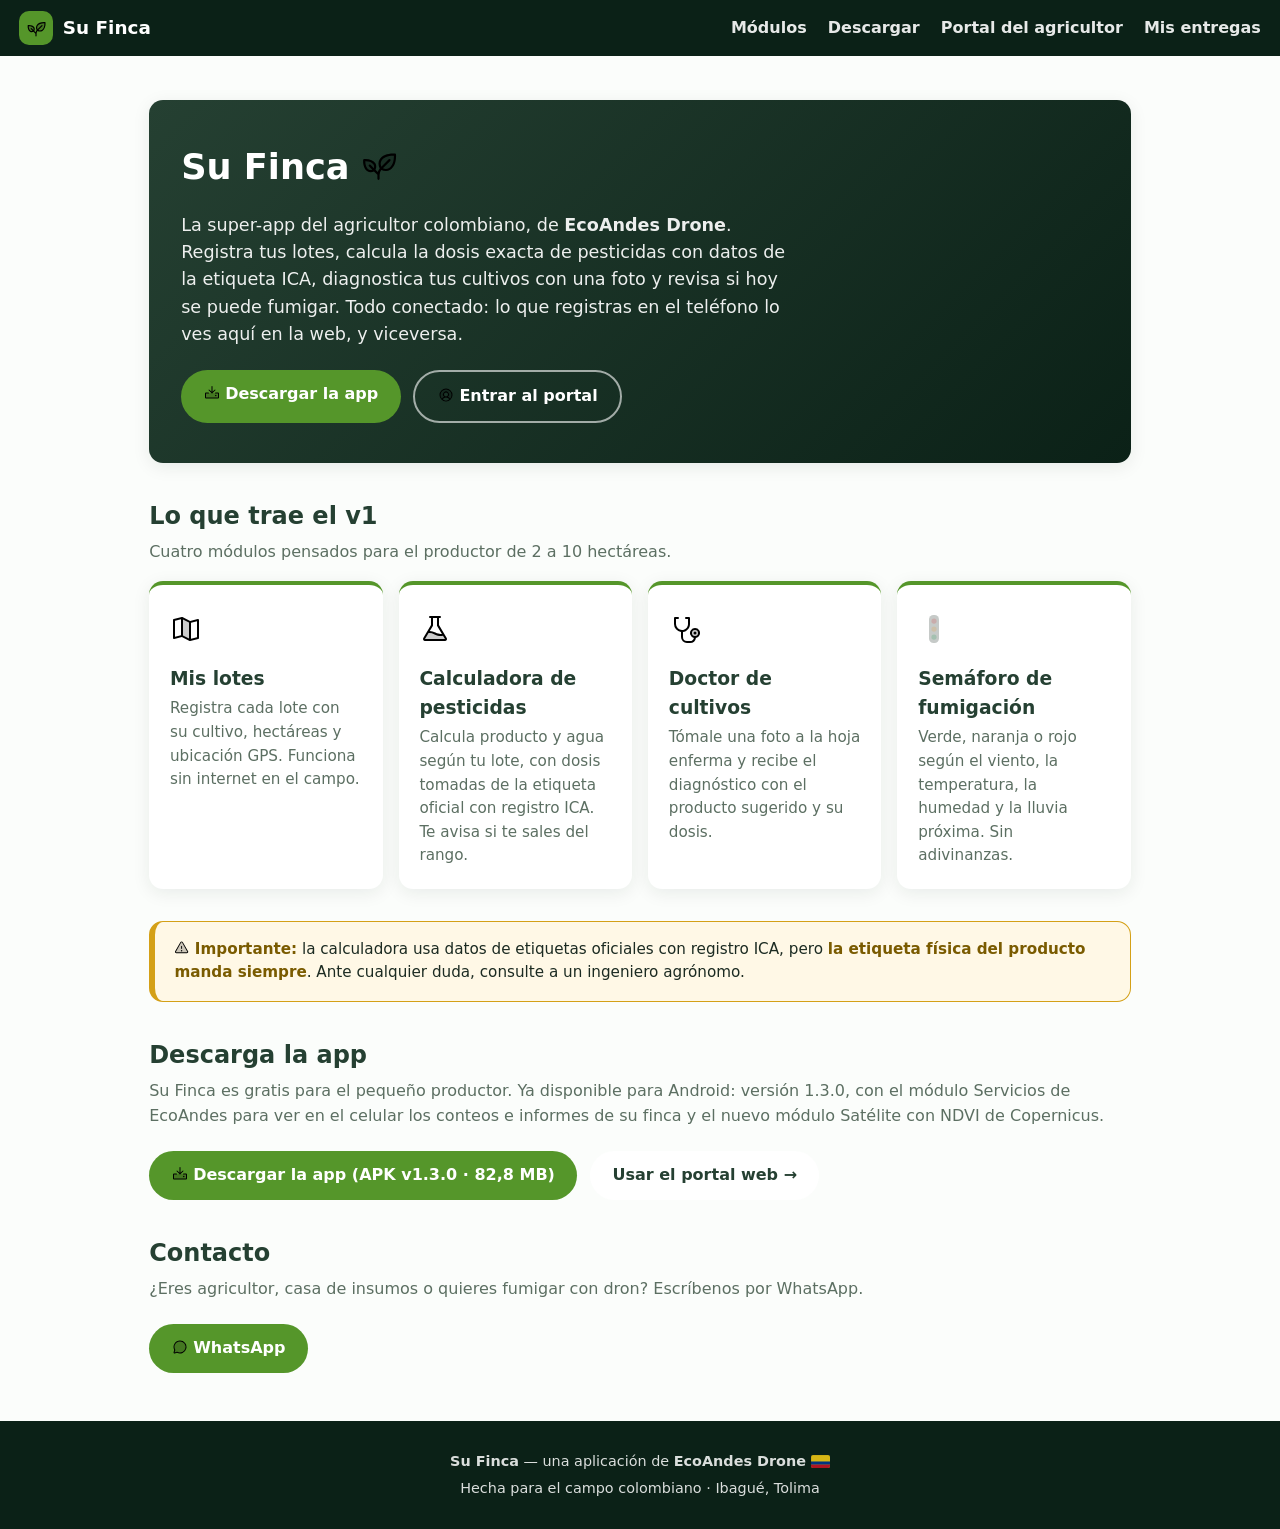
==== commit 377ae696: "Su Finca app 1.3.0 (versionCode 16): módulo Satélite con NDVI de Copernicus, APK nuevo versionado y " ====
--- a/su-finca/index.html
+++ b/su-finca/index.html
@@ -70,11 +70,12 @@
 
   <h2 class="seccion-titulo" id="descargar">Descarga la app</h2>
   <p class="seccion-sub">
-    Su Finca es gratis para el pequeño productor. Ya disponible para Android: versión 1.2.2,
-    con el módulo Servicios de EcoAndes para ver en el celular los conteos e informes de su finca.
+    Su Finca es gratis para el pequeño productor. Ya disponible para Android: versión 1.3.0,
+    con el módulo Servicios de EcoAndes para ver en el celular los conteos e informes de su finca
+    y el nuevo módulo Satélite con NDVI de Copernicus.
   </p>
   <div class="botones">
-    <a class="btn btn-primario" href="SuFinca-v1.2.2.apk" download><svg class="ic" aria-hidden="true" focusable="false"><use href="../assets/iconos.svg#ic-descargar-app"></use></svg> Descargar la app (APK v1.2.2 · 43,5 MB)</a>
+    <a class="btn btn-primario" href="SuFinca-v1.3.0.apk" download><svg class="ic" aria-hidden="true" focusable="false"><use href="../assets/iconos.svg#ic-descargar-app"></use></svg> Descargar la app (APK v1.3.0 · 82,8 MB)</a>
     <a class="btn btn-claro" href="portal.html">Usar el portal web →</a>
   </div>
 
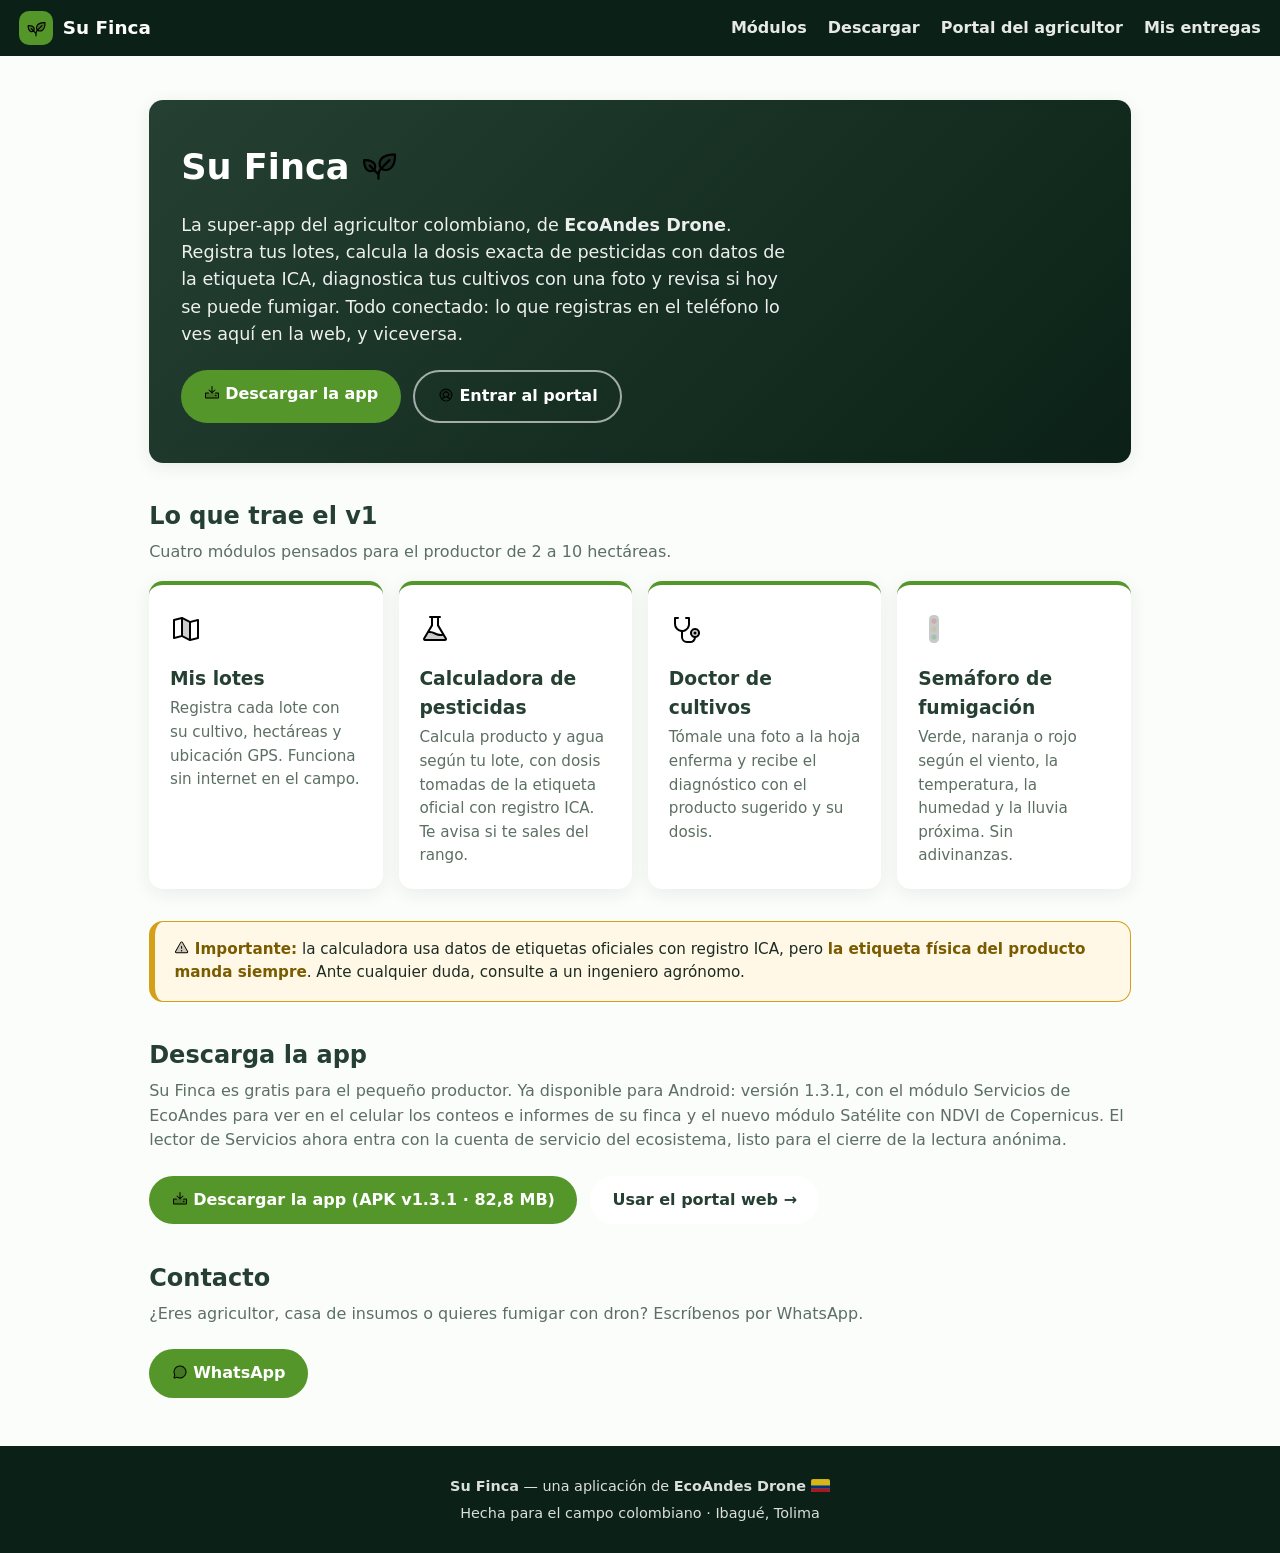
==== commit cbae167c: "Su Finca app 1.3.1 (versionCode 17): lector Servicios con cuenta de servicio (ecoandesdrone+pilot), " ====
--- a/su-finca/index.html
+++ b/su-finca/index.html
@@ -70,12 +70,13 @@
 
   <h2 class="seccion-titulo" id="descargar">Descarga la app</h2>
   <p class="seccion-sub">
-    Su Finca es gratis para el pequeño productor. Ya disponible para Android: versión 1.3.0,
+    Su Finca es gratis para el pequeño productor. Ya disponible para Android: versión 1.3.1,
     con el módulo Servicios de EcoAndes para ver en el celular los conteos e informes de su finca
-    y el nuevo módulo Satélite con NDVI de Copernicus.
+    y el nuevo módulo Satélite con NDVI de Copernicus. El lector de Servicios ahora entra con
+    la cuenta de servicio del ecosistema, listo para el cierre de la lectura anónima.
   </p>
   <div class="botones">
-    <a class="btn btn-primario" href="SuFinca-v1.3.0.apk" download><svg class="ic" aria-hidden="true" focusable="false"><use href="../assets/iconos.svg#ic-descargar-app"></use></svg> Descargar la app (APK v1.3.0 · 82,8 MB)</a>
+    <a class="btn btn-primario" href="SuFinca-v1.3.1.apk" download><svg class="ic" aria-hidden="true" focusable="false"><use href="../assets/iconos.svg#ic-descargar-app"></use></svg> Descargar la app (APK v1.3.1 · 82,8 MB)</a>
     <a class="btn btn-claro" href="portal.html">Usar el portal web →</a>
   </div>
 
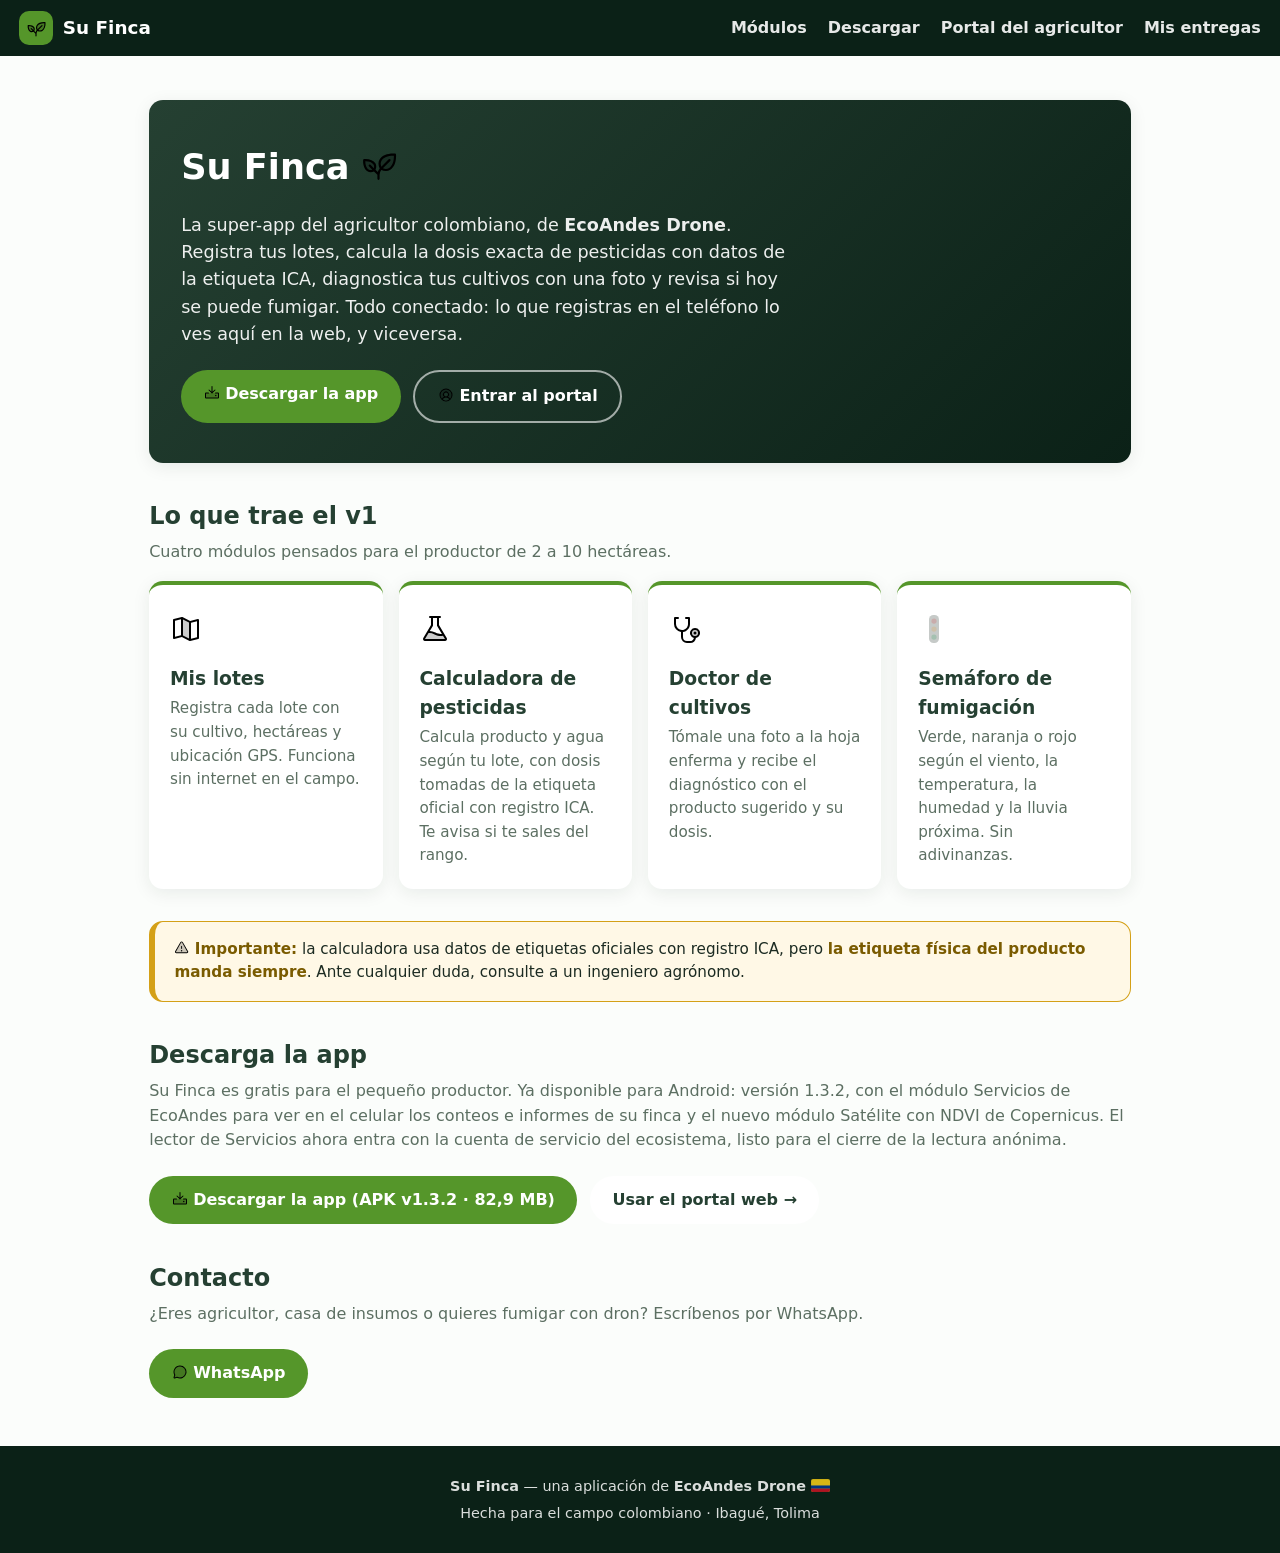
==== commit 251d0d4d: "Su Finca Android 1.3.2 (vc18): visor 3D MAPA en la tarjeta; APK + boton de descarga" ====
--- a/su-finca/index.html
+++ b/su-finca/index.html
@@ -70,13 +70,13 @@
 
   <h2 class="seccion-titulo" id="descargar">Descarga la app</h2>
   <p class="seccion-sub">
-    Su Finca es gratis para el pequeño productor. Ya disponible para Android: versión 1.3.1,
+    Su Finca es gratis para el pequeño productor. Ya disponible para Android: versión 1.3.2,
     con el módulo Servicios de EcoAndes para ver en el celular los conteos e informes de su finca
     y el nuevo módulo Satélite con NDVI de Copernicus. El lector de Servicios ahora entra con
     la cuenta de servicio del ecosistema, listo para el cierre de la lectura anónima.
   </p>
   <div class="botones">
-    <a class="btn btn-primario" href="SuFinca-v1.3.1.apk" download><svg class="ic" aria-hidden="true" focusable="false"><use href="../assets/iconos.svg#ic-descargar-app"></use></svg> Descargar la app (APK v1.3.1 · 82,8 MB)</a>
+    <a class="btn btn-primario" href="SuFinca-v1.3.2.apk" download><svg class="ic" aria-hidden="true" focusable="false"><use href="../assets/iconos.svg#ic-descargar-app"></use></svg> Descargar la app (APK v1.3.2 · 82,9 MB)</a>
     <a class="btn btn-claro" href="portal.html">Usar el portal web →</a>
   </div>
 
